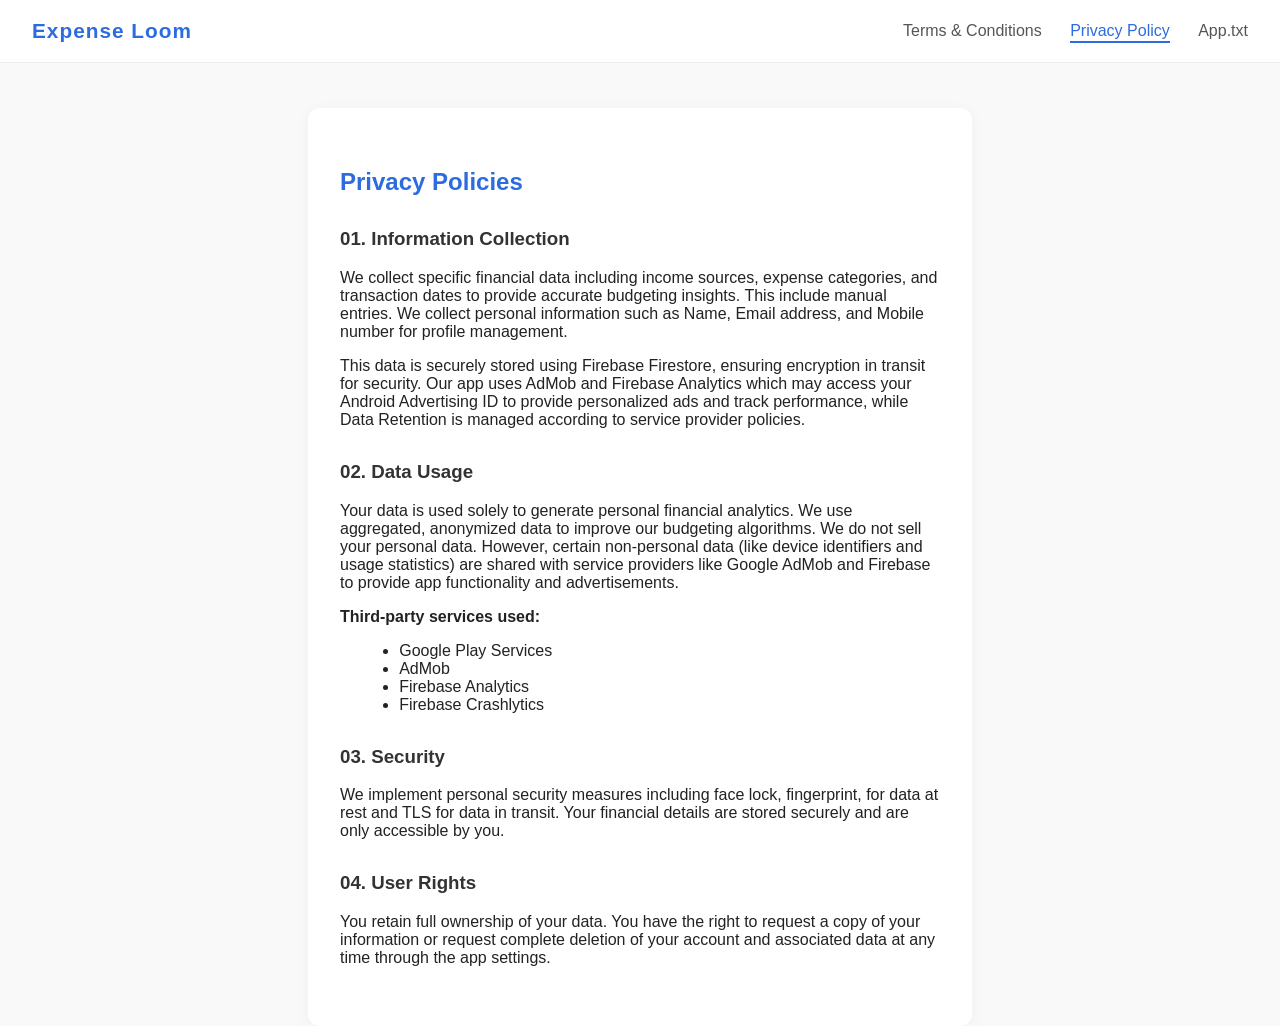
==== privacy.html @ bcf8a487 "First Commit" ====
<!DOCTYPE html>
<html lang="en">

<head>
    <meta charset="UTF-8">
    <meta name="viewport" content="width=device-width, initial-scale=1.0">
    <title>Privacy Policy | Expense Loom</title>
    <link rel="stylesheet" href="style.css">
</head>

<body>
    <header>
        <a href="index.html" class="logo">Expense Loom</a>
        <nav>
            <a href="terms.html">Terms & Conditions</a>
            <a href="privacy.html" class="active">Privacy Policy</a>
            <a href="app.txt">App.txt</a>
        </nav>
    </header>
    <main>
        <h2>Privacy Policies</h2>
        <section>
            <h3>01. Information Collection</h3>
            <p>We collect specific financial data including income sources, expense categories, and transaction dates to
                provide accurate budgeting insights. This include manual entries. We collect personal information such
                as Name, Email address, and Mobile number for profile management.</p>
            <p>This data is securely stored using Firebase Firestore, ensuring encryption in transit for security. Our
                app uses AdMob and Firebase Analytics which may access your Android Advertising ID to provide
                personalized ads and track performance, while Data Retention is managed according to service provider
                policies.</p>
        </section>
        <section>
            <h3>02. Data Usage</h3>
            <p>Your data is used solely to generate personal financial analytics. We use aggregated, anonymized data to
                improve our budgeting algorithms. We do not sell your personal data. However, certain non-personal data
                (like device identifiers and usage statistics) are shared with service providers like Google AdMob and
                Firebase to provide app functionality and advertisements.</p>
            <p><strong>Third-party services used:</strong></p>
            <ul>
                <li>Google Play Services</li>
                <li>AdMob</li>
                <li>Firebase Analytics</li>
                <li>Firebase Crashlytics</li>
            </ul>
        </section>
        <section>
            <h3>03. Security</h3>
            <p>We implement personal security measures including face lock, fingerprint, for data at rest and TLS for
                data in transit. Your financial details are stored securely and are only accessible by you.</p>
        </section>
        <section>
            <h3>04. User Rights</h3>
            <p>You retain full ownership of your data. You have the right to request a copy of your information or
                request complete deletion of your account and associated data at any time through the app settings.</p>
        </section>
    </main>
</body>

</html>
---- style.css ----
/* Minimalist, modern style for Expense Loom static site */
body {
    margin: 0;
    padding: 0;
    font-family: 'Inter', Arial, sans-serif;
    background: #f9f9f9;
    color: #222;
    min-height: 100vh;
}

header {
    background: #fff;
    border-bottom: 1px solid #eee;
    padding: 1.2rem 2rem;
    display: flex;
    align-items: center;
    justify-content: space-between;
}

.logo {
    font-weight: 700;
    font-size: 1.3rem;
    color: #2d6cdf;
    text-decoration: none;
    letter-spacing: 1px;
}

nav a {
    margin-left: 1.5rem;
    text-decoration: none;
    color: #555;
    font-weight: 500;
    transition: color 0.2s;
    padding-bottom: 2px;
    border-bottom: 2px solid transparent;
}

nav a.active,
nav a:hover {
    color: #2d6cdf;
    border-bottom: 2px solid #2d6cdf;
}

.container {
    max-width: 480px;
    margin: 8vh auto 0 auto;
    background: #fff;
    border-radius: 12px;
    box-shadow: 0 2px 16px rgba(0, 0, 0, 0.04);
    padding: 2.5rem 2rem 2rem 2rem;
}

.center {
    text-align: center;
}

.subtitle {
    color: #666;
    font-size: 1.1rem;
    margin-bottom: 2.5rem;
}

.btn {
    display: inline-block;
    margin: 1.2rem 0.7rem 0 0.7rem;
    padding: 0.7rem 1.6rem;
    background: #2d6cdf;
    color: #fff;
    border-radius: 6px;
    text-decoration: none;
    font-weight: 600;
    font-size: 1rem;
    transition: background 0.2s;
}

.btn:hover {
    background: #1b4e9b;
}

main {
    max-width: 600px;
    margin: 5vh auto 0 auto;
    background: #fff;
    border-radius: 12px;
    box-shadow: 0 2px 16px rgba(0, 0, 0, 0.04);
    padding: 2.5rem 2rem 2rem 2rem;
}

h1,
h2 {
    color: #2d6cdf;
    margin-bottom: 0.5rem;
}

h3 {
    margin-top: 2rem;
    color: #333;
}

.date {
    color: #888;
    font-size: 0.98rem;
    margin-bottom: 1.5rem;
}

section {
    margin-bottom: 1.7rem;
}

ul {
    margin: 0.5rem 0 0 1.2rem;
}

@media (max-width: 700px) {

    .container,
    main {
        max-width: 98vw;
        padding: 1.2rem 0.7rem 1.2rem 0.7rem;
    }

    header {
        padding: 1rem 0.7rem;
    }
}
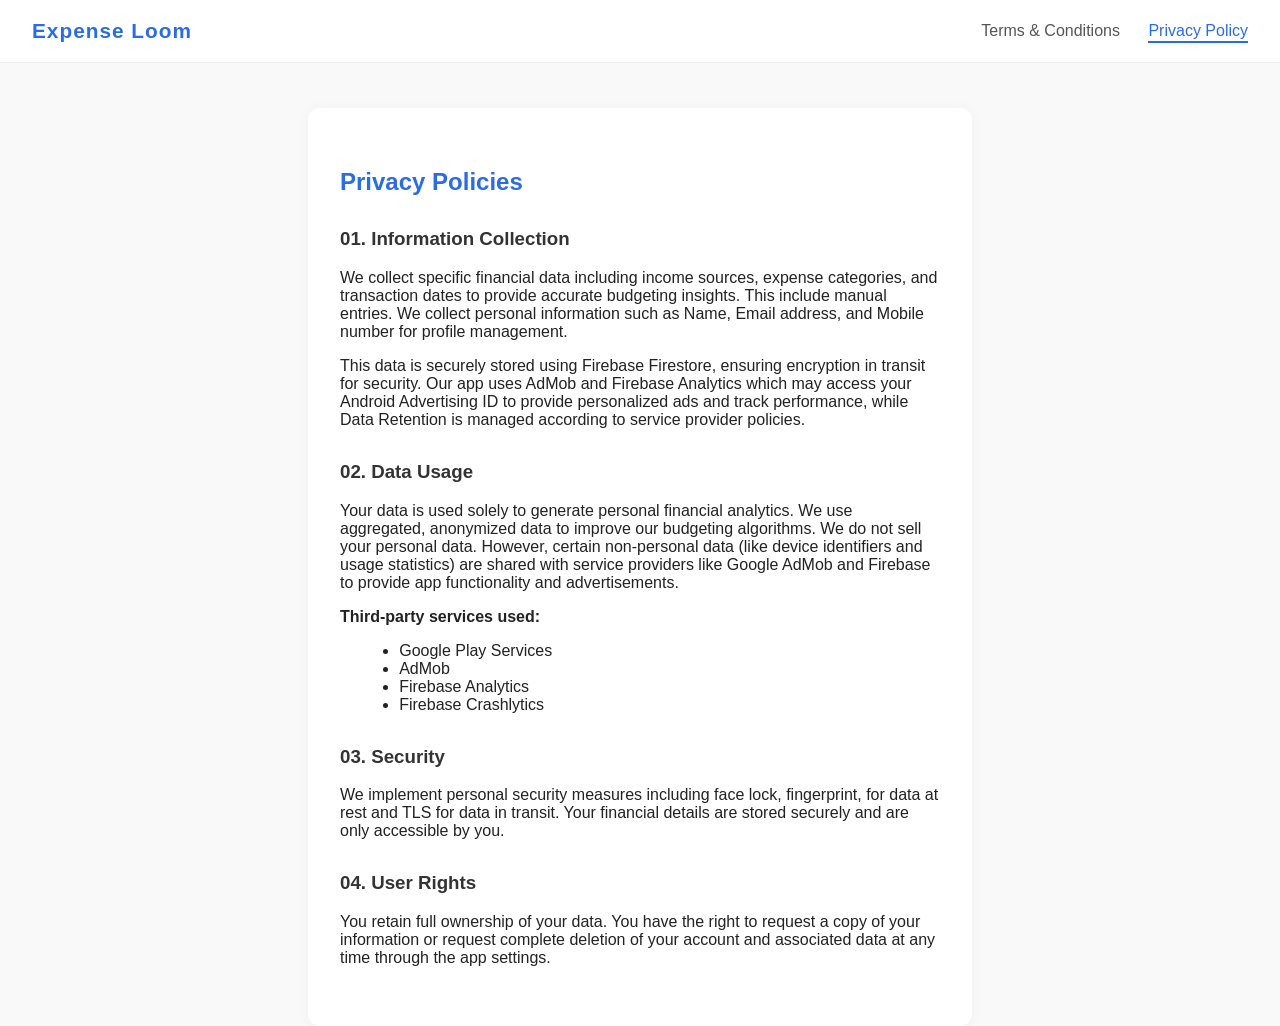
==== commit ea4a941d: "Remove App.txt link from privacy page Removed link to App.txt from the navigation menu." ====
--- a/privacy.html
+++ b/privacy.html
@@ -14,7 +14,6 @@
         <nav>
             <a href="terms.html">Terms & Conditions</a>
             <a href="privacy.html" class="active">Privacy Policy</a>
-            <a href="app.txt">App.txt</a>
         </nav>
     </header>
     <main>
@@ -56,4 +55,4 @@
     </main>
 </body>
 
-</html>+</html>
